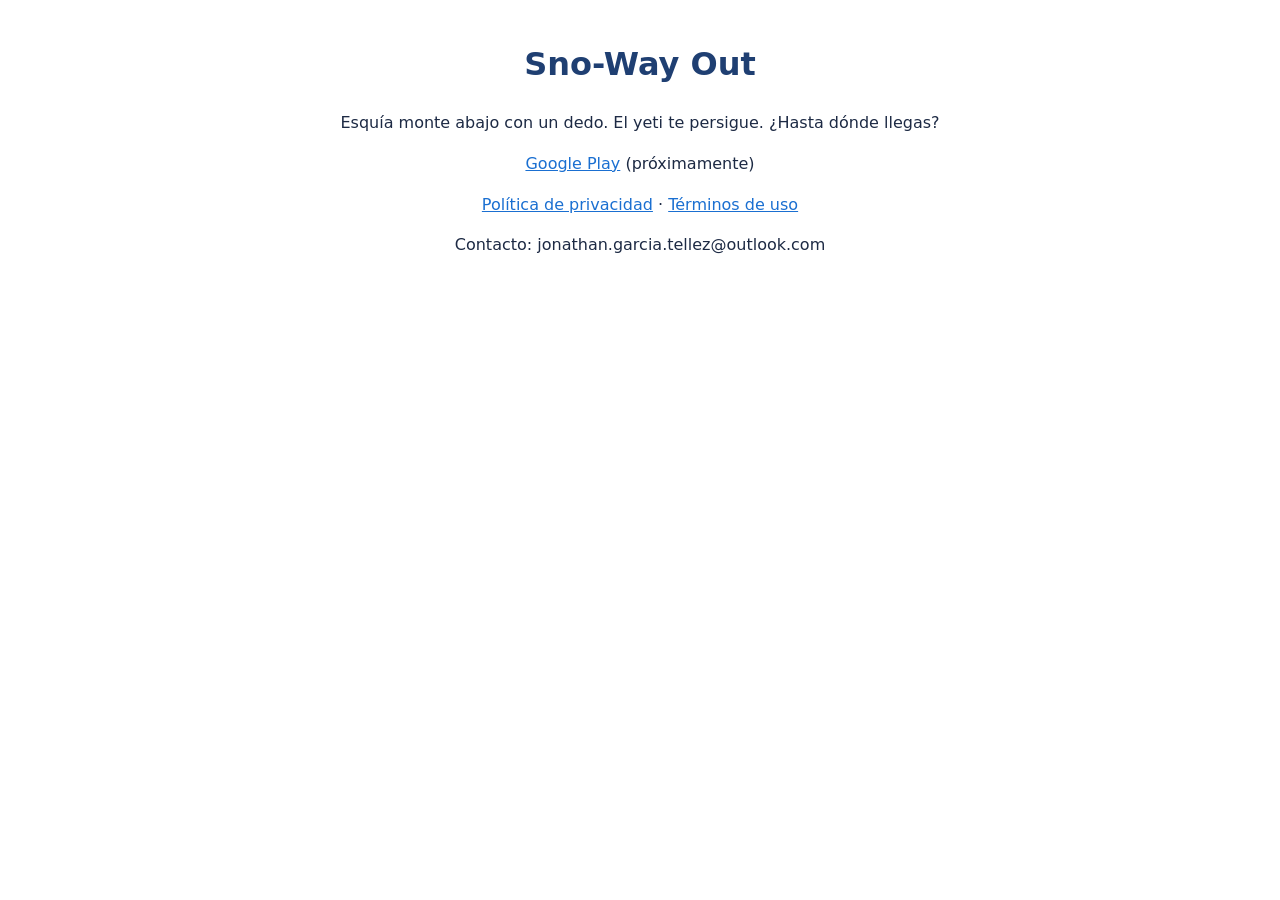
==== index.html @ 95a79fdc "Web de Sno-Way Out: índice, privacidad y términos" ====
<!doctype html><html lang="es"><head><meta charset="utf-8"><meta name="viewport" content="width=device-width,initial-scale=1"><title>Sno-Way Out</title>
<style>body{font-family:system-ui,sans-serif;max-width:720px;margin:40px auto;padding:0 20px;line-height:1.55;color:#1d2a44;text-align:center}h1{color:#1f3f72}a{color:#1a6fd1}</style></head><body>
<h1>Sno-Way Out</h1><p>Esquía monte abajo con un dedo. El yeti te persigue. ¿Hasta dónde llegas?</p>
<p><a href="https://play.google.com/store/apps/details?id=com.jonathan.snowscape">Google Play</a> (próximamente)</p>
<p><a href="privacidad.html">Política de privacidad</a> · <a href="terminos.html">Términos de uso</a></p>
<p>Contacto: jonathan.garcia.tellez@outlook.com</p></body></html>
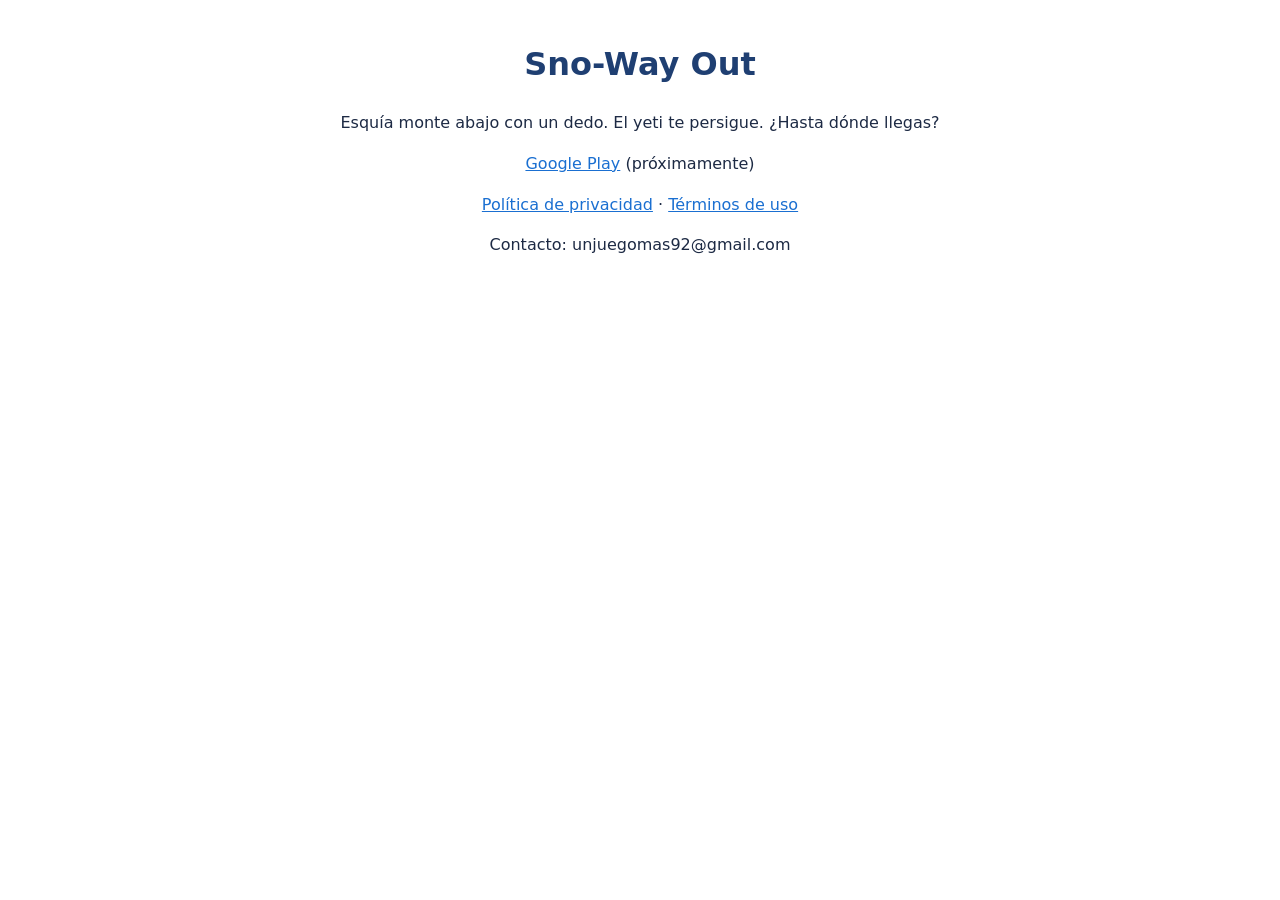
==== commit 82664ab8: "Contacto: correo de UnJuegoMas" ====
--- a/index.html
+++ b/index.html
@@ -3,4 +3,4 @@
 <h1>Sno-Way Out</h1><p>Esquía monte abajo con un dedo. El yeti te persigue. ¿Hasta dónde llegas?</p>
 <p><a href="https://play.google.com/store/apps/details?id=com.jonathan.snowscape">Google Play</a> (próximamente)</p>
 <p><a href="privacidad.html">Política de privacidad</a> · <a href="terminos.html">Términos de uso</a></p>
-<p>Contacto: jonathan.garcia.tellez@outlook.com</p></body></html>+<p>Contacto: unjuegomas92@gmail.com</p></body></html>
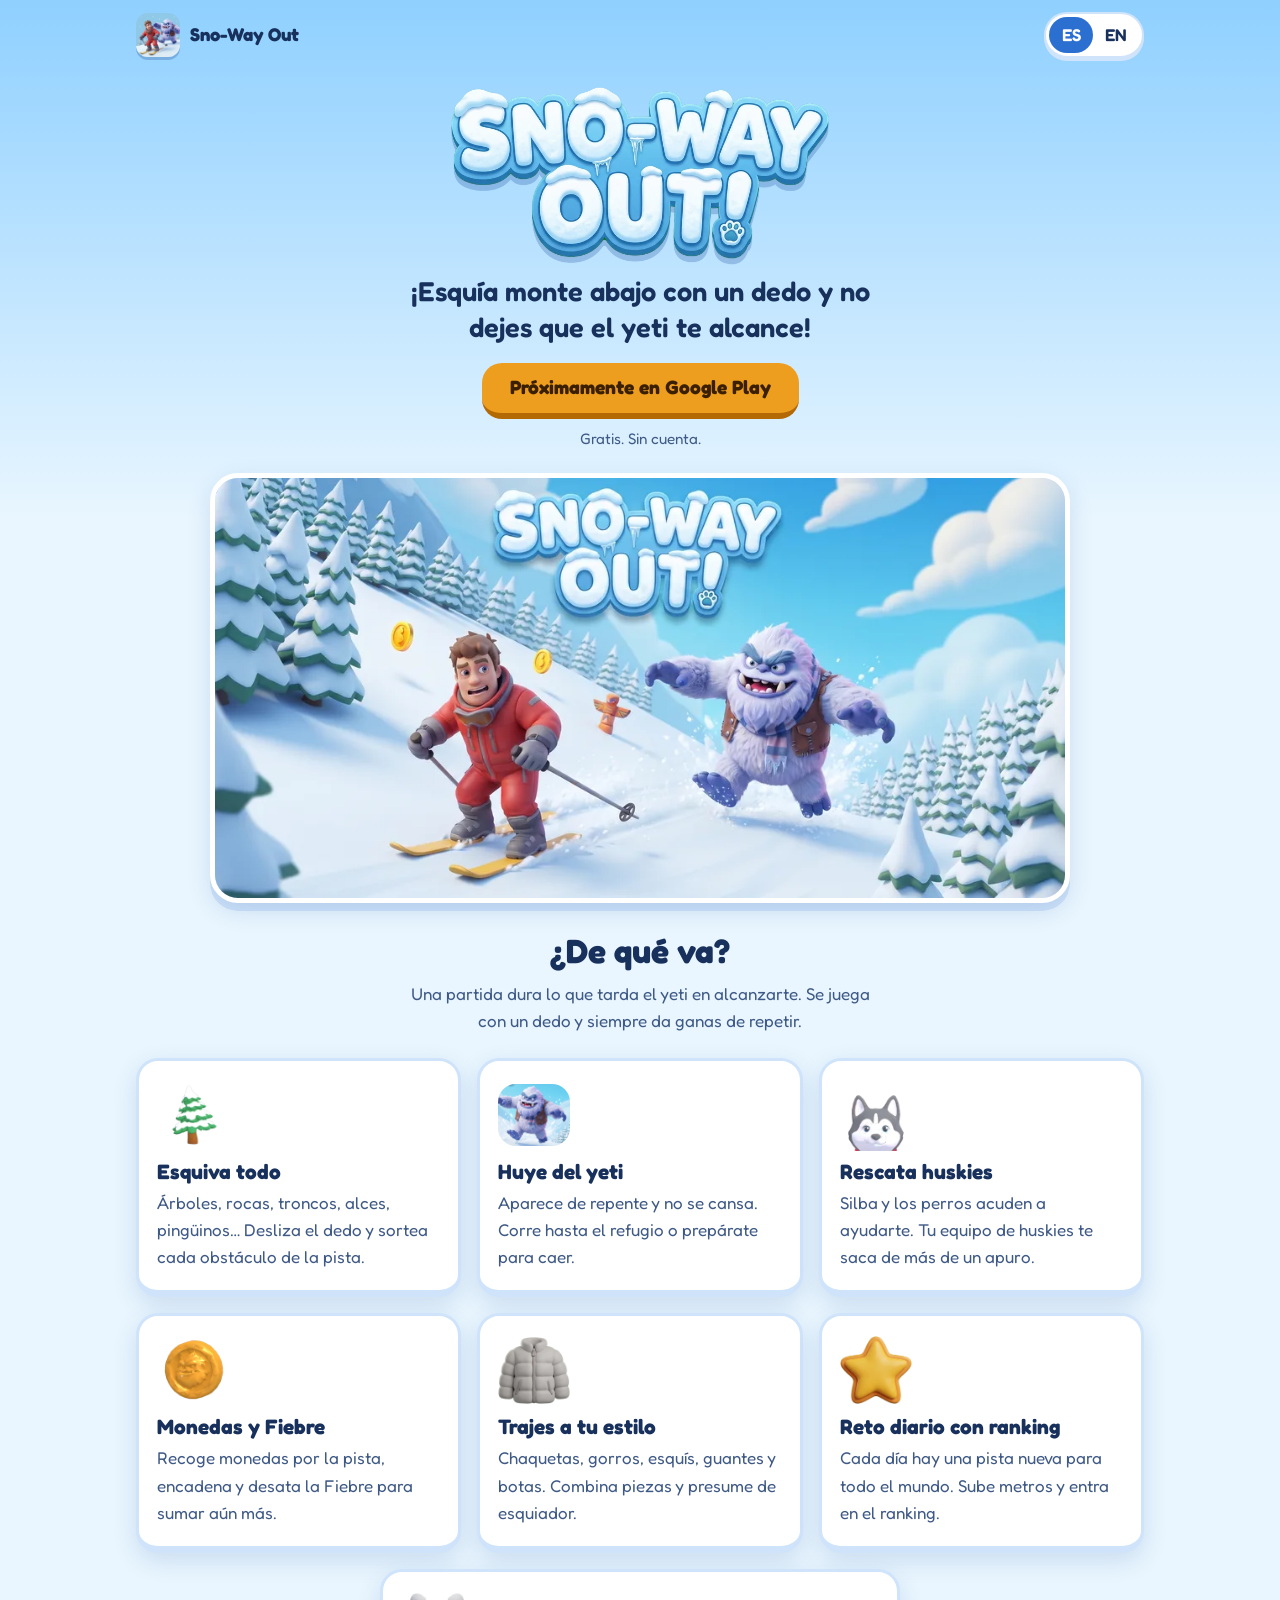
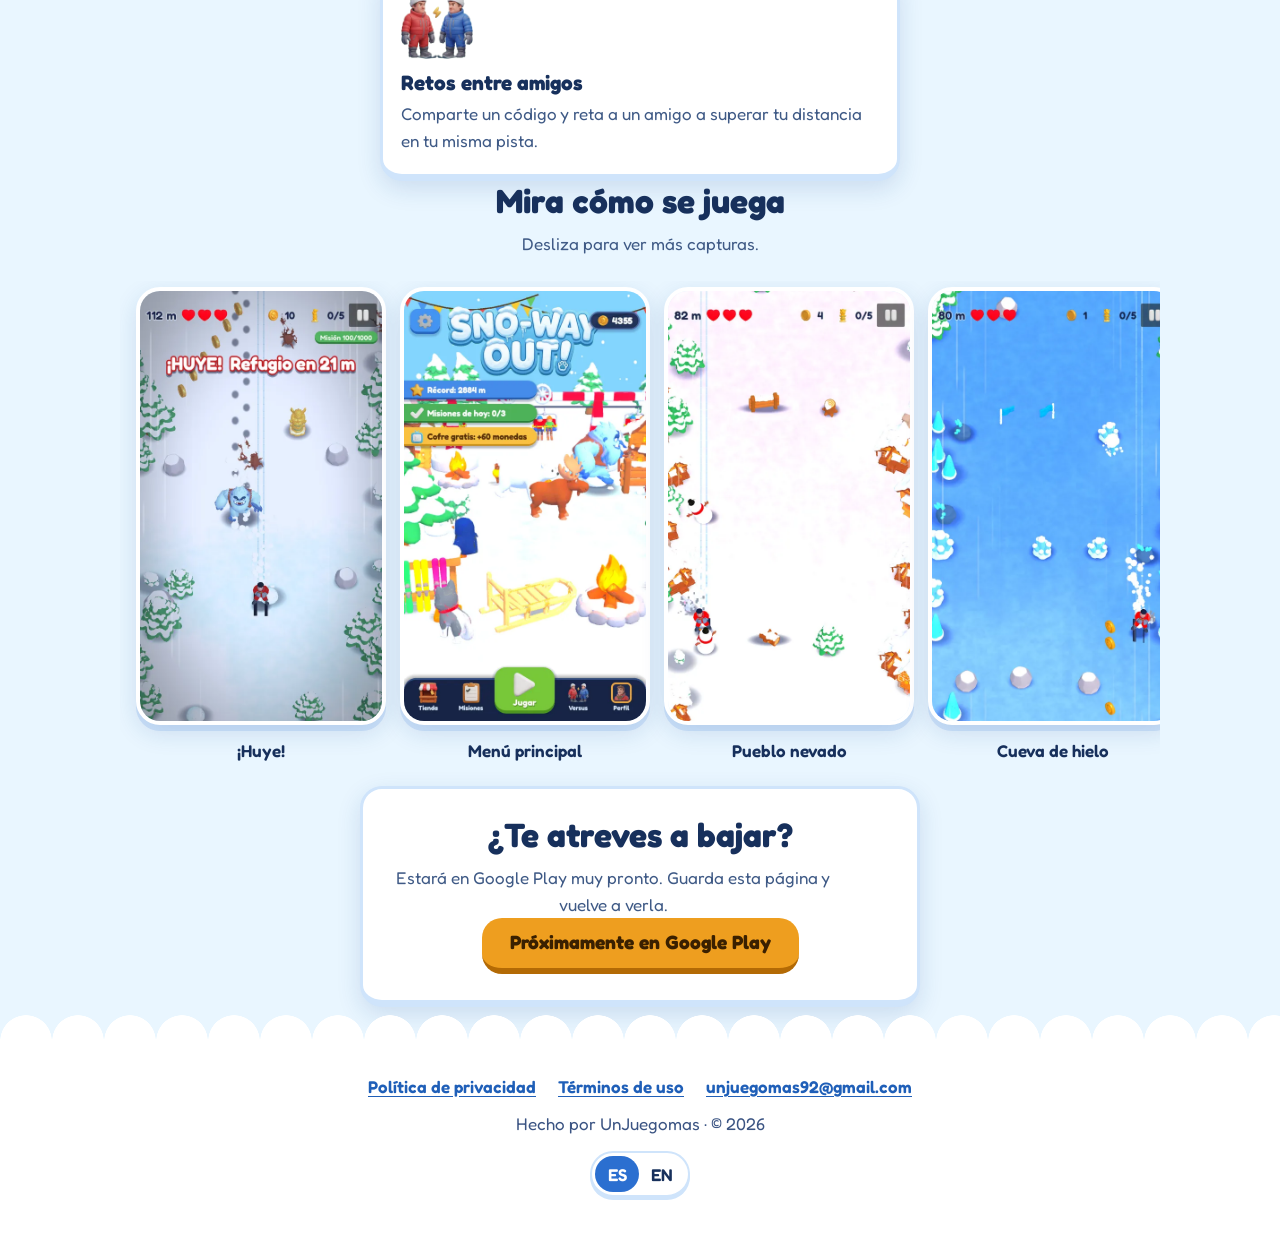
==== commit 763dcc11: "Rediseño de la web: landing bilingüe, privacidad y términos en ES/EN, reto a juego con el juego Co-A" ====
--- a/index.html
+++ b/index.html
@@ -1,6 +1,91 @@
-<!doctype html><html lang="es"><head><meta charset="utf-8"><meta name="viewport" content="width=device-width,initial-scale=1"><title>Sno-Way Out</title>
-<style>body{font-family:system-ui,sans-serif;max-width:720px;margin:40px auto;padding:0 20px;line-height:1.55;color:#1d2a44;text-align:center}h1{color:#1f3f72}a{color:#1a6fd1}</style></head><body>
-<h1>Sno-Way Out</h1><p>Esquía monte abajo con un dedo. El yeti te persigue. ¿Hasta dónde llegas?</p>
-<p><a href="https://play.google.com/store/apps/details?id=com.jonathan.snowscape">Google Play</a> (próximamente)</p>
-<p><a href="privacidad.html">Política de privacidad</a> · <a href="terminos.html">Términos de uso</a></p>
-<p>Contacto: unjuegomas92@gmail.com</p></body></html>+<!doctype html>
+<html lang="es">
+<head>
+<meta charset="utf-8">
+<meta name="viewport" content="width=device-width, initial-scale=1">
+<title>Sno-Way Out – Esquía, esquiva y huye del yeti</title>
+<meta name="description" content="Sno-Way Out es un juego móvil de esquí con un dedo: esquiva obstáculos, huye del yeti, rescata huskies y compite en el reto diario. Próximamente en Google Play.">
+<meta name="theme-color" content="#8fd0ff">
+<meta name="color-scheme" content="light dark">
+<link rel="canonical" href="https://jdragneel3.github.io/sno-way-out-web/index.html">
+<link rel="alternate" hreflang="es" href="https://jdragneel3.github.io/sno-way-out-web/index.html">
+<link rel="alternate" hreflang="en" href="https://jdragneel3.github.io/sno-way-out-web/en/index.html">
+<link rel="alternate" hreflang="x-default" href="https://jdragneel3.github.io/sno-way-out-web/index.html">
+<meta property="og:type" content="website">
+<meta property="og:site_name" content="Sno-Way Out">
+<meta property="og:title" content="Sno-Way Out – Esquía, esquiva y huye del yeti">
+<meta property="og:description" content="Sno-Way Out es un juego móvil de esquí con un dedo: esquiva obstáculos, huye del yeti, rescata huskies y compite en el reto diario. Próximamente en Google Play.">
+<meta property="og:image" content="https://jdragneel3.github.io/sno-way-out-web/assets/img/og-image.jpg">
+<meta property="og:image:width" content="1200">
+<meta property="og:image:height" content="630">
+<meta name="twitter:card" content="summary_large_image">
+<link rel="icon" type="image/png" href="assets/icons/favicon-64.png">
+<link rel="apple-touch-icon" href="assets/icons/apple-touch-icon.png">
+<link rel="preload" href="assets/fonts/Fredoka.ttf" as="font" type="font/ttf" crossorigin>
+<link rel="stylesheet" href="assets/site.css">
+</head>
+<body>
+<a class="skip" href="#main">Saltar al contenido</a>
+<header class="wrap top">
+  <a class="brand" href="index.html" aria-label="Sno-Way Out, inicio"><img src="assets/img/icon-192.webp" alt="" width="44" height="44"><span>Sno-Way Out</span></a>
+  <div class="lang" role="group" aria-label="Idioma"><span aria-current="true">ES</span><a href="en/index.html" hreflang="en" lang="en" aria-label="English">EN</a></div>
+</header>
+<main id="main">
+<section class="hero wrap">
+  <h1><img src="assets/img/logo.webp" alt="Sno-Way Out" width="720" height="330"></h1>
+  <p class="tagline">¡Esquía monte abajo con un dedo y no dejes que el yeti te alcance!</p>
+  <div class="cta">
+    <a class="btn btn-gold" href="https://play.google.com/store/apps/details?id=com.unjuegomas.snowayout" rel="noopener">Próximamente en Google Play</a>
+    <p>Gratis. Sin cuenta.</p>
+  </div>
+  <div class="hero-art"><img src="assets/img/hero.webp" alt="El esquiador de traje rojo baja esquiando una ladera nevada mientras el yeti peludo lo persigue." width="1024" height="500" fetchpriority="high"></div>
+</section>
+
+<section class="wrap" aria-labelledby="what">
+  <h2 id="what">¿De qué va?</h2>
+  <p class="lead">Una partida dura lo que tarda el yeti en alcanzarte. Se juega con un dedo y siempre da ganas de repetir.</p>
+  <div class="grid">
+    <article class="card"><div class="ico"><img src="assets/icons/tree.webp" alt="" loading="lazy"></div><h3>Esquiva todo</h3><p>Árboles, rocas, troncos, alces, pingüinos… Desliza el dedo y sortea cada obstáculo de la pista.</p></article>
+    <article class="card"><div class="ico"><img class="crop" src="assets/icons/yeti.webp" alt="" loading="lazy"></div><h3>Huye del yeti</h3><p>Aparece de repente y no se cansa. Corre hasta el refugio o prepárate para caer.</p></article>
+    <article class="card"><div class="ico"><img src="assets/icons/husky.webp" alt="" loading="lazy"></div><h3>Rescata huskies</h3><p>Silba y los perros acuden a ayudarte. Tu equipo de huskies te saca de más de un apuro.</p></article>
+    <article class="card"><div class="ico"><img src="assets/icons/coin.webp" alt="" loading="lazy"></div><h3>Monedas y Fiebre</h3><p>Recoge monedas por la pista, encadena y desata la Fiebre para sumar aún más.</p></article>
+    <article class="card"><div class="ico"><img src="assets/icons/jacket.webp" alt="" loading="lazy"></div><h3>Trajes a tu estilo</h3><p>Chaquetas, gorros, esquís, guantes y botas. Combina piezas y presume de esquiador.</p></article>
+    <article class="card"><div class="ico"><img src="assets/icons/star.webp" alt="" loading="lazy"></div><h3>Reto diario con ranking</h3><p>Cada día hay una pista nueva para todo el mundo. Sube metros y entra en el ranking.</p></article>
+    <article class="card"><div class="ico"><img src="assets/icons/versus.webp" alt="" loading="lazy"></div><h3>Retos entre amigos</h3><p>Comparte un código y reta a un amigo a superar tu distancia en tu misma pista.</p></article>
+  </div>
+</section>
+
+<section class="wrap" aria-labelledby="shots">
+  <h2 id="shots">Mira cómo se juega</h2>
+  <p class="lead">Desliza para ver más capturas.</p>
+  <div class="shots" tabindex="0" role="region" aria-label="Mira cómo se juega">
+    <figure><img src="assets/img/shot-yeti.webp" alt="El yeti aparece detrás del esquiador en una pista nevada, con un aviso de huir hacia el refugio." width="540" height="960" loading="lazy"><figcaption>¡Huye!</figcaption></figure>
+    <figure><img src="assets/img/shot-menu.webp" alt="Pantalla de inicio con el logo, un campamento nevado, el yeti, un alce y un husky, y el botón Jugar." width="540" height="960" loading="lazy"><figcaption>Menú principal</figcaption></figure>
+    <figure><img src="assets/img/shot-village.webp" alt="El esquiador esquiva troncos, muñecos de nieve y cabañas en la pista del pueblo." width="540" height="960" loading="lazy"><figcaption>Pueblo nevado</figcaption></figure>
+    <figure><img src="assets/img/shot-cave.webp" alt="Pista azul helada con cristales de hielo y monedas." width="540" height="960" loading="lazy"><figcaption>Cueva de hielo</figcaption></figure>
+    <figure><img src="assets/img/shot-volcano.webp" alt="Pista de volcán con rocas y monedas." width="540" height="960" loading="lazy"><figcaption>Volcán</figcaption></figure>
+    <figure class="wide"><img src="assets/img/shot-versus.webp" alt="Modo versus para dos jugadores en la misma pantalla, con un esquiador rojo y otro azul." width="960" height="540" loading="lazy"><figcaption>Versus</figcaption></figure>
+  </div>
+</section>
+
+<section class="wrap band" aria-labelledby="cta">
+  <div class="card">
+    <h2 id="cta">¿Te atreves a bajar?</h2>
+    <p class="lead">Estará en Google Play muy pronto. Guarda esta página y vuelve a verla.</p>
+    <a class="btn btn-gold" href="https://play.google.com/store/apps/details?id=com.unjuegomas.snowayout" rel="noopener">Próximamente en Google Play</a>
+  </div>
+</section>
+</main>
+<footer class="foot">
+  <div class="wrap">
+    <nav aria-label="Contacto">
+      <a href="privacidad.html">Política de privacidad</a>
+      <a href="terminos.html">Términos de uso</a>
+      <a href="mailto:unjuegomas92@gmail.com">unjuegomas92@gmail.com</a>
+    </nav>
+    <p>Hecho por UnJuegomas · © 2026</p>
+    <div class="lang" role="group" aria-label="Idioma"><span aria-current="true">ES</span><a href="en/index.html" hreflang="en" lang="en" aria-label="English">EN</a></div>
+  </div>
+</footer>
+</body>
+</html>
--- a/assets/site.css
+++ b/assets/site.css
@@ -0,0 +1,191 @@
+/* Sno-Way Out - estilos compartidos. Sin build, sin frameworks. */
+@font-face {
+  font-family: "Fredoka";
+  src: url("fonts/Fredoka.ttf") format("truetype");
+  font-weight: 300 700;
+  font-style: normal;
+  font-display: swap;
+}
+
+:root {
+  --sky-top: #8fd0ff;
+  --sky-bottom: #e9f6ff;
+  --snow: #ffffff;
+  --ink: #17305c;
+  --muted: #3f5a86;
+  --card: #ffffff;
+  --card-edge: #cfe4fb;
+  --link: #1f5fb8;
+  --blue: #2b6fd0;
+  --blue-edge: #1b4a94;
+  --gold: #ee9e1f;
+  --gold-edge: #b36a05;
+  --gold-ink: #3a2000;
+  --green: #2a7f36;
+  --green-edge: #195222;
+  --focus: #ff7a00;
+  --radius: 22px;
+  --shadow: 0 8px 24px rgba(23, 70, 140, 0.14);
+  --font: "Fredoka", ui-rounded, "Nunito", system-ui, -apple-system, "Segoe UI", Roboto, sans-serif;
+}
+
+@media (prefers-color-scheme: dark) {
+  :root {
+    --sky-top: #0f2147;
+    --sky-bottom: #1d3b73;
+    --snow: #dfeeff;
+    --ink: #e8f1ff;
+    --muted: #b4c9ee;
+    --card: #16284d;
+    --card-edge: #2a4580;
+    --link: #9cc4ff;
+    --shadow: 0 8px 24px rgba(0, 0, 0, 0.35);
+    --focus: #ffb347;
+  }
+}
+
+*, *::before, *::after { box-sizing: border-box; }
+html { -webkit-text-size-adjust: 100%; scroll-behavior: smooth; }
+body {
+  margin: 0;
+  font-family: var(--font);
+  font-size: 1.0625rem;
+  line-height: 1.6;
+  color: var(--ink);
+  background: var(--sky-bottom) linear-gradient(180deg, var(--sky-top) 0, var(--sky-bottom) 520px, var(--sky-bottom) 100%) no-repeat;
+  min-height: 100vh;
+  display: flex;
+  flex-direction: column;
+}
+img { max-width: 100%; height: auto; }
+a { color: var(--link); text-underline-offset: 3px; }
+a:hover { text-decoration-thickness: 2px; }
+:focus-visible { outline: 4px solid var(--focus); outline-offset: 3px; border-radius: 8px; }
+.skip { position: absolute; left: -999px; top: 8px; background: var(--card); color: var(--ink); padding: 8px 14px; border-radius: 12px; z-index: 10; }
+.skip:focus { left: 8px; }
+.wrap { width: 100%; max-width: 1040px; margin: 0 auto; padding: 0 16px; }
+.narrow { max-width: 760px; }
+main { flex: 1; }
+
+/* Cabecera */
+.top { display: flex; align-items: center; justify-content: space-between; gap: 12px; padding-top: 12px; padding-bottom: 12px; }
+.brand { display: inline-flex; align-items: center; gap: 10px; text-decoration: none; color: var(--ink); font-weight: 700; font-size: 1.15rem; }
+.brand img { width: 44px; height: 44px; border-radius: 12px; box-shadow: 0 3px 0 rgba(20, 60, 130, .25); }
+.lang { display: inline-flex; background: var(--card); border: 2px solid var(--card-edge); border-radius: 999px; padding: 3px; box-shadow: 0 3px 0 var(--card-edge); }
+.lang a, .lang span { min-width: 44px; min-height: 36px; display: inline-flex; align-items: center; justify-content: center; padding: 0 12px; border-radius: 999px; font-weight: 600; text-decoration: none; color: var(--ink); }
+.lang [aria-current="true"] { background: var(--blue); color: #fff; }
+.lang a:hover { background: var(--card-edge); }
+
+/* Botones con "grosor" inferior, como en el juego */
+.btn {
+  --b: var(--blue); --e: var(--blue-edge); --t: #fff;
+  display: inline-flex; align-items: center; justify-content: center; gap: 10px;
+  min-height: 56px; padding: 12px 28px;
+  font: 700 1.2rem/1.2 var(--font); text-align: center; text-decoration: none;
+  color: var(--t); background: var(--b);
+  border: 0; border-bottom: 6px solid var(--e); border-radius: 20px;
+  cursor: pointer; transition: transform .08s ease, border-bottom-width .08s ease, filter .15s;
+  -webkit-tap-highlight-color: transparent;
+}
+.btn:hover { filter: brightness(1.06); }
+.btn:active { transform: translateY(4px); border-bottom-width: 2px; }
+.btn-gold { --b: var(--gold); --e: var(--gold-edge); --t: var(--gold-ink); }
+.btn-green { --b: var(--green); --e: var(--green-edge); }
+.btn small { display: block; font-size: .8rem; font-weight: 500; opacity: .85; }
+.btn-block { width: 100%; }
+
+/* Heroe */
+.hero { text-align: center; padding-top: 8px; padding-bottom: 28px; }
+.hero h1 { margin: 8px auto 0; max-width: 380px; line-height: 0; }
+.hero h1 img { width: 100%; height: auto; filter: drop-shadow(0 6px 0 rgba(20, 70, 150, .25)); }
+.tagline { font-size: clamp(1.25rem, 4.6vw, 1.7rem); font-weight: 600; margin: 14px auto 18px; max-width: 30ch; line-height: 1.3; }
+.hero-art { margin: 22px auto 0; border-radius: 28px; overflow: hidden; border: 5px solid #fff; box-shadow: var(--shadow), 0 8px 0 var(--card-edge); max-width: 860px; background: #cfe8ff; aspect-ratio: 2 / 1; }
+.hero-art img { display: block; width: 100%; height: 100%; object-fit: cover; }
+.cta { display: flex; flex-direction: column; align-items: center; gap: 8px; }
+.cta p { margin: 0; color: var(--muted); font-size: .95rem; }
+@media (prefers-reduced-motion: no-preference) {
+  .hero h1 img { animation: bob 5s ease-in-out infinite; }
+  @keyframes bob { 50% { transform: translateY(-5px); } }
+}
+
+/* Secciones */
+section { padding-top: 28px; padding-bottom: 28px; }
+h2 { font-size: clamp(1.6rem, 5vw, 2.1rem); line-height: 1.2; margin: 0 0 8px; text-align: center; }
+.lead { text-align: center; color: var(--muted); max-width: 46ch; margin: 0 auto 24px; }
+.grid { display: grid; gap: 16px; grid-template-columns: 1fr; }
+@media (min-width: 560px) { .grid { grid-template-columns: repeat(2, 1fr); } }
+@media (min-width: 900px) { .grid { grid-template-columns: repeat(3, 1fr); } }
+.card { background: var(--card); border: 3px solid var(--card-edge); border-bottom-width: 7px; border-radius: var(--radius); padding: 18px 18px 20px; box-shadow: var(--shadow); }
+.card .ico { width: 72px; height: 72px; display: flex; align-items: center; justify-content: center; margin-bottom: 8px; }
+.card .ico img.crop { border-radius: 18px; }
+.card .ico img { max-width: 100%; max-height: 100%; object-fit: contain; width: auto; height: auto; }
+.card h3 { margin: 0 0 4px; font-size: 1.3rem; line-height: 1.25; }
+.card p { margin: 0; color: var(--muted); }
+@media (prefers-reduced-motion: no-preference) {
+  .card { transition: transform .15s ease; }
+  .card:hover { transform: translateY(-3px); }
+}
+
+/* Capturas */
+.shots { display: flex; gap: 14px; overflow-x: auto; scroll-snap-type: x mandatory; padding: 6px 16px 22px; margin: 0 -16px; -webkit-overflow-scrolling: touch; }
+.shots figure { flex: 0 0 min(62vw, 250px); margin: 0; scroll-snap-align: center; }
+.shots figure.wide { flex-basis: min(88vw, 420px); }
+.shots img { display: block; width: 100%; border-radius: 24px; border: 4px solid #fff; box-shadow: var(--shadow), 0 6px 0 var(--card-edge); background: #cfe8ff; }
+.shots figcaption { text-align: center; margin-top: 12px; font-weight: 600; }
+.shots:focus-visible { outline-offset: -4px; }
+
+.band { text-align: center; }
+.band .card { max-width: 560px; margin: 0 auto; padding: 26px 20px; }
+
+/* Pie con nieve */
+.foot { margin-top: 32px; background: var(--snow); color: #17305c; position: relative; padding: 34px 0 40px; text-align: center; }
+.foot::before { content: ""; position: absolute; left: 0; right: 0; top: -28px; height: 30px; background: var(--snow);
+  -webkit-mask: radial-gradient(circle 26px at 26px 30px, #000 98%, transparent 100%) 0 0 / 52px 30px repeat-x;
+          mask: radial-gradient(circle 26px at 26px 30px, #000 98%, transparent 100%) 0 0 / 52px 30px repeat-x; }
+.foot a { color: #1f5fb8; font-weight: 600; }
+.foot nav { display: flex; flex-wrap: wrap; justify-content: center; gap: 6px 22px; margin-bottom: 10px; }
+.foot p { margin: 6px 0; color: #3b5483; }
+.foot .lang { margin-top: 8px; background: #fff; }
+.foot .lang a, .foot .lang span { color: #17305c; }
+.foot .lang [aria-current="true"] { color: #fff; }
+
+/* Paginas legales */
+.legal-head { text-align: center; padding: 8px 0 14px; }
+.legal-head h1 { font-size: clamp(1.8rem, 6vw, 2.5rem); line-height: 1.15; margin: 6px 0; }
+.updated { display: inline-block; background: var(--card); border: 2px solid var(--card-edge); border-radius: 999px; padding: 2px 14px; color: var(--muted); font-size: .95rem; }
+.legal { background: var(--card); border: 3px solid var(--card-edge); border-bottom-width: 7px; border-radius: var(--radius); padding: 20px 18px 26px; box-shadow: var(--shadow); font-size: 1.05rem; }
+@media (min-width: 640px) { .legal { padding: 28px 34px 34px; } }
+.toc { background: color-mix(in srgb, var(--card-edge) 35%, var(--card)); border-radius: 18px; padding: 14px 18px; margin: 0 0 18px; }
+.toc strong { display: block; margin-bottom: 4px; }
+.toc ol { margin: 0; padding-left: 1.3em; columns: 1; }
+@media (min-width: 640px) { .toc ol { columns: 2; column-gap: 28px; } }
+.toc li { break-inside: avoid; padding: 3px 0; }
+.legal h2 { text-align: left; font-size: 1.45rem; margin: 30px 0 6px; scroll-margin-top: 16px; }
+.legal h3 { font-size: 1.1rem; margin: 18px 0 2px; }
+.legal p, .legal li { max-width: 68ch; }
+.legal ul { padding-left: 1.2em; }
+.legal li { margin: 5px 0; }
+.legal .note { background: color-mix(in srgb, var(--gold) 18%, var(--card)); border-left: 6px solid var(--gold); border-radius: 12px; padding: 10px 14px; margin: 14px 0; }
+.legal .back { text-align: center; margin-top: 26px; }
+
+/* Pagina de reto */
+.reto-page { background: linear-gradient(180deg, var(--sky-top), var(--sky-bottom)) no-repeat; }
+.reto { text-align: center; padding: 8px 0 24px; }
+.reto .logo { width: min(260px, 70vw); margin: 0 auto 8px; display: block; }
+.reto-card { max-width: 460px; margin: 0 auto; background: var(--card); border: 3px solid var(--card-edge); border-bottom-width: 8px; border-radius: 28px; overflow: hidden; box-shadow: var(--shadow); }
+.reto-card .art { aspect-ratio: 7 / 4; background: #cfe8ff; }
+.reto-card .art img { display: block; width: 100%; height: 100%; object-fit: cover; }
+.reto-body { padding: 18px 20px 24px; }
+.reto-body h1 { font-size: 2rem; margin: 0 0 4px; line-height: 1.15; }
+.reto-body p { margin: 6px 0; font-size: 1.1rem; }
+.meters { font-size: 3.4rem; font-weight: 700; line-height: 1.1; margin: 6px 0 12px; color: var(--link); }
+.meters:empty { display: none; }
+.reto-body .hint { color: var(--muted); font-size: .95rem; margin: 14px 0 0; }
+.reto-body button.btn { width: 100%; font-size: 1.5rem; min-height: 68px; }
+.reto-more { margin-top: 18px; }
+@media (prefers-reduced-motion: reduce) {
+  html { scroll-behavior: auto; }
+  .btn { transition: none; }
+}
+
+@media (min-width: 900px) { .grid .card:last-child:nth-child(3n+1) { grid-column: 1 / -1; max-width: 520px; justify-self: center; } }
